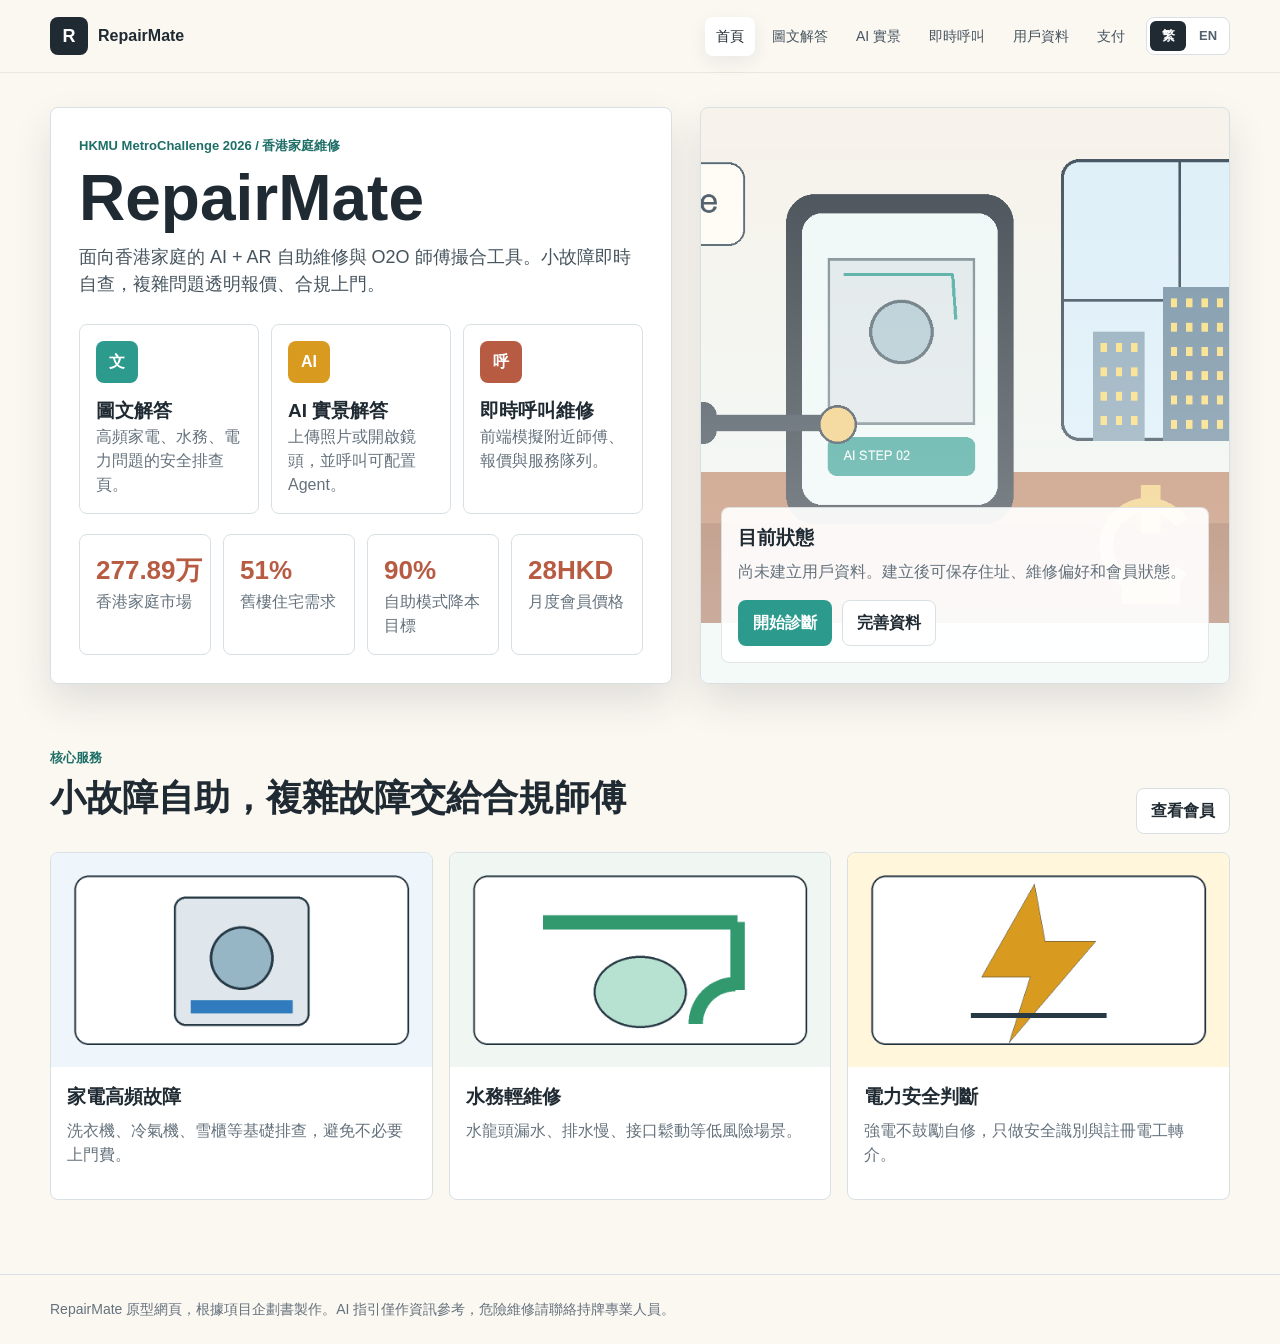
==== index.html @ 41e0be33 "Add bilingual RepairMate website" ====
<!doctype html>
<html lang="zh-Hant">
  <head>
    <meta charset="utf-8">
    <meta name="viewport" content="width=device-width, initial-scale=1">
    <title>RepairMate 家庭维修工作台</title>
    <link rel="stylesheet" href="styles.css">
  </head>
  <body>
    <div class="app-shell">
      <header class="topbar">
        <div class="topbar-inner">
          <a class="brand" href="index.html"><span class="brand-mark">R</span><span>RepairMate</span></a>
          <nav class="nav" aria-label="主导航">
            <a href="index.html">首页</a>
            <a href="guide.html">图文解答</a>
            <a href="agent.html">AI 实景</a>
            <a href="call.html">实时呼叫</a>
            <a href="profile.html">用户资料</a>
            <a href="payment.html">支付</a>
            <div class="lang-switch" aria-label="Language switch">
              <button type="button" data-lang="zh">繁</button>
              <button type="button" data-lang="en">EN</button>
            </div>
          </nav>
        </div>
      </header>

      <main class="container">
        <section class="workspace">
          <div class="work-panel">
            <p class="eyebrow">HKMU MetroChallenge 2026 / 香港家庭维修</p>
            <h1>RepairMate</h1>
            <p class="lead">面向香港家庭的 AI + AR 自助维修与 O2O 师傅撮合工具。小故障即时自查，复杂问题透明报价、合规上门。</p>
            <div class="action-grid">
              <a class="action-card" href="guide.html">
                <span class="icon-box icon-teal">文</span>
                <span>
                  <h3>图文解答</h3>
                  <p class="muted">高频家电、水务、电力问题的安全排查页。</p>
                </span>
              </a>
              <a class="action-card" href="agent.html">
                <span class="icon-box icon-amber">AI</span>
                <span>
                  <h3>AI 实景解答</h3>
                  <p class="muted">上传照片或打开摄像头，并调用可配置 Agent。</p>
                </span>
              </a>
              <a class="action-card" href="call.html">
                <span class="icon-box icon-brick">呼</span>
                <span>
                  <h3>实时呼叫维修</h3>
                  <p class="muted">前端模拟附近师傅、报价与服务队列。</p>
                </span>
              </a>
            </div>
            <div class="metric-row">
              <div class="metric"><strong>277.89万</strong><span class="muted">香港家庭市场</span></div>
              <div class="metric"><strong>51%</strong><span class="muted">老旧住宅需求</span></div>
              <div class="metric"><strong>90%</strong><span class="muted">自助模式降本目标</span></div>
              <div class="metric"><strong>28HKD</strong><span class="muted">月度会员价格</span></div>
            </div>
          </div>
          <aside class="hero-visual" aria-label="RepairMate AI AR 维修视觉">
            <div class="hero-caption">
              <h3>当前状态</h3>
              <p class="muted" data-home-status></p>
              <div class="button-row">
                <a class="btn teal" href="agent.html">开始诊断</a>
                <a class="btn secondary" href="profile.html">完善资料</a>
              </div>
            </div>
          </aside>
        </section>

        <section class="section">
          <div class="section-head">
            <div>
              <p class="eyebrow">核心服务</p>
              <h2>小故障自助，复杂故障交给合规师傅</h2>
            </div>
            <a class="btn secondary" href="payment.html">查看会员</a>
          </div>
          <div class="grid-3">
            <article class="card media-card">
              <img src="assets/guide-appliance.png" alt="家电维修插画">
              <div class="media-card-body">
                <h3>家电高频故障</h3>
                <p class="muted">洗衣机、空调、冰箱等基础排查，避免不必要上门费。</p>
              </div>
            </article>
            <article class="card media-card">
              <img src="assets/guide-plumbing.png" alt="水务维修插画">
              <div class="media-card-body">
                <h3>水务轻维修</h3>
                <p class="muted">水龙头漏水、排水慢、接口松动等低风险场景。</p>
              </div>
            </article>
            <article class="card media-card">
              <img src="assets/guide-electric.png" alt="电力安全插画">
              <div class="media-card-body">
                <h3>电力安全判断</h3>
                <p class="muted">强电不鼓励自修，只做安全识别与注册电工转介。</p>
              </div>
            </article>
          </div>
        </section>
      </main>

      <footer class="footer">
        <div class="container">RepairMate 原型网页，根据项目企划书制作。AI 指引仅作信息参考，危险维修请联系持牌专业人员。</div>
      </footer>
    </div>
    <script src="app.js"></script>
  </body>
</html>
---- styles.css ----
:root {
  --ink: #1f2a32;
  --muted: #65727d;
  --line: #d9e0e4;
  --paper: #fbf8f2;
  --panel: #ffffff;
  --teal: #2c9b8e;
  --teal-dark: #1e6f67;
  --amber: #d99a20;
  --brick: #b75c43;
  --blue: #2f7bbd;
  --green: #32996f;
  --shadow: 0 18px 38px rgba(30, 42, 50, 0.12);
}

* {
  box-sizing: border-box;
}

html {
  scroll-behavior: smooth;
}

body {
  margin: 0;
  background: var(--paper);
  color: var(--ink);
  font-family: Arial, "Microsoft JhengHei", "PingFang TC", "Noto Sans CJK TC", sans-serif;
  line-height: 1.5;
}

a {
  color: inherit;
  text-decoration: none;
}

button,
input,
select,
textarea {
  font: inherit;
}

.app-shell {
  min-height: 100vh;
}

.topbar {
  position: sticky;
  top: 0;
  z-index: 20;
  border-bottom: 1px solid rgba(31, 42, 50, 0.08);
  background: rgba(251, 248, 242, 0.92);
  backdrop-filter: blur(18px);
}

.topbar-inner {
  width: min(1180px, calc(100% - 32px));
  margin: 0 auto;
  min-height: 72px;
  display: flex;
  align-items: center;
  justify-content: space-between;
  gap: 18px;
}

.brand {
  display: flex;
  align-items: center;
  gap: 10px;
  font-weight: 800;
  letter-spacing: 0;
}

.brand-mark {
  width: 38px;
  height: 38px;
  display: grid;
  place-items: center;
  border-radius: 8px;
  background: var(--ink);
  color: #fff;
  font-size: 18px;
}

.nav {
  display: flex;
  align-items: center;
  gap: 6px;
  flex-wrap: wrap;
  justify-content: flex-end;
}

.nav a {
  padding: 9px 11px;
  border-radius: 8px;
  color: #46545e;
  font-size: 14px;
}

.nav a:hover,
.nav a.active {
  background: #fff;
  color: var(--ink);
  box-shadow: 0 6px 18px rgba(31, 42, 50, 0.08);
}

.lang-switch {
  display: inline-flex;
  align-items: center;
  gap: 4px;
  margin-left: 4px;
  padding: 3px;
  border: 1px solid var(--line);
  border-radius: 8px;
  background: #fff;
}

.lang-switch button {
  min-width: 36px;
  min-height: 30px;
  border: 0;
  border-radius: 6px;
  background: transparent;
  color: #52616b;
  cursor: pointer;
  font-weight: 800;
  font-size: 13px;
}

.lang-switch button.active {
  background: var(--ink);
  color: #fff;
}

.container {
  width: min(1180px, calc(100% - 32px));
  margin: 0 auto;
}

.workspace {
  display: grid;
  grid-template-columns: minmax(0, 1.08fr) minmax(320px, 0.92fr);
  gap: 28px;
  align-items: stretch;
  padding: 34px 0 28px;
}

.work-panel {
  background: var(--panel);
  border: 1px solid var(--line);
  border-radius: 8px;
  box-shadow: var(--shadow);
  padding: 28px;
}

.hero-visual {
  min-height: 440px;
  background-image: linear-gradient(180deg, rgba(255, 255, 255, 0.16), rgba(255, 255, 255, 0.5)), url("assets/repairmate-hero.png");
  background-size: cover;
  background-position: center;
  border-radius: 8px;
  border: 1px solid var(--line);
  box-shadow: var(--shadow);
  position: relative;
  overflow: hidden;
}

.hero-caption {
  position: absolute;
  left: 20px;
  right: 20px;
  bottom: 20px;
  background: rgba(255, 255, 255, 0.92);
  border: 1px solid rgba(31, 42, 50, 0.12);
  border-radius: 8px;
  padding: 16px;
}

.eyebrow {
  margin: 0 0 10px;
  color: var(--teal-dark);
  font-size: 13px;
  font-weight: 800;
}

h1,
h2,
h3,
p {
  margin-top: 0;
}

h1 {
  margin-bottom: 14px;
  font-size: clamp(34px, 5vw, 64px);
  line-height: 1;
  letter-spacing: 0;
}

h2 {
  margin-bottom: 16px;
  font-size: clamp(24px, 3vw, 36px);
  line-height: 1.12;
}

h3 {
  margin-bottom: 8px;
  font-size: 19px;
}

.lead {
  color: #46545e;
  font-size: 18px;
  max-width: 760px;
}

.action-grid {
  display: grid;
  grid-template-columns: repeat(3, minmax(0, 1fr));
  gap: 12px;
  margin-top: 26px;
}

.action-card {
  min-height: 150px;
  border: 1px solid var(--line);
  border-radius: 8px;
  padding: 16px;
  background: #fff;
  display: flex;
  flex-direction: column;
  justify-content: flex-start;
  gap: 14px;
  transition: transform 160ms ease, box-shadow 160ms ease, border-color 160ms ease;
}

.action-card:hover {
  transform: translateY(-2px);
  box-shadow: 0 14px 30px rgba(31, 42, 50, 0.12);
  border-color: #bfcbd1;
}

.icon-box {
  width: 42px;
  height: 42px;
  flex: 0 0 42px;
  display: grid;
  place-items: center;
  border-radius: 8px;
  color: #fff;
  font-weight: 900;
}

.action-card h3,
.action-card p {
  margin-bottom: 0;
}

.icon-teal {
  background: var(--teal);
}

.icon-amber {
  background: var(--amber);
}

.icon-brick {
  background: var(--brick);
}

.section {
  padding: 36px 0;
}

.section-head {
  display: flex;
  align-items: end;
  justify-content: space-between;
  gap: 18px;
  margin-bottom: 18px;
}

.muted {
  color: var(--muted);
}

.grid-3 {
  display: grid;
  grid-template-columns: repeat(3, minmax(0, 1fr));
  gap: 16px;
}

.grid-2 {
  display: grid;
  grid-template-columns: repeat(2, minmax(0, 1fr));
  gap: 16px;
}

.profile-layout {
  width: min(760px, 100%);
}

.card {
  background: var(--panel);
  border: 1px solid var(--line);
  border-radius: 8px;
  padding: 18px;
}

.media-card {
  overflow: hidden;
  padding: 0;
}

.media-card img {
  width: 100%;
  display: block;
  aspect-ratio: 16 / 9;
  object-fit: cover;
}

.media-card-body {
  padding: 16px;
}

.guide-visual-card {
  display: grid;
  gap: 14px;
}

.guide-visual-card h3 {
  margin-bottom: 0;
}

.repair-illustration {
  min-height: 330px;
  border: 1px solid var(--line);
  border-radius: 8px;
  background:
    linear-gradient(90deg, rgba(47, 123, 189, 0.08) 1px, transparent 1px),
    linear-gradient(rgba(47, 123, 189, 0.08) 1px, transparent 1px),
    #eef7f8;
  background-size: 34px 34px;
  position: relative;
  overflow: hidden;
}

.repair-device {
  position: absolute;
  left: 50%;
  top: 54%;
  width: 230px;
  height: 245px;
  transform: translate(-50%, -50%);
  border: 5px solid #263945;
  border-radius: 24px;
  background: #dce8ec;
  box-shadow: inset 0 -26px 0 #c9d8de;
}

.repair-device::before {
  content: "";
  position: absolute;
  left: 50%;
  top: 42px;
  width: 110px;
  height: 110px;
  transform: translateX(-50%);
  border: 5px solid #263945;
  border-radius: 50%;
  background: #97b8c6;
}

.repair-device::after {
  content: "";
  position: absolute;
  left: 36px;
  right: 36px;
  bottom: 34px;
  height: 18px;
  border-radius: 4px;
  background: var(--blue);
}

.repair-illustration.aircon .repair-device {
  width: 300px;
  height: 128px;
  top: 44%;
  border-radius: 18px;
}

.repair-illustration.aircon .repair-device::before {
  left: 30px;
  right: 30px;
  top: 62px;
  width: auto;
  height: 16px;
  transform: none;
  border: 0;
  border-radius: 5px;
  background: var(--teal);
}

.repair-illustration.aircon .repair-device::after {
  left: auto;
  right: 30px;
  bottom: -56px;
  width: 36px;
  height: 70px;
  border-radius: 0 0 20px 20px;
  background: #8fc7d3;
}

.repair-illustration.faucet .repair-device {
  width: 255px;
  height: 120px;
  top: 50%;
  border: 0;
  border-radius: 0;
  background: transparent;
  box-shadow: none;
}

.repair-illustration.faucet .repair-device::before {
  left: 0;
  top: 10px;
  width: 210px;
  height: 30px;
  transform: none;
  border: 0;
  border-radius: 14px;
  background: var(--green);
}

.repair-illustration.faucet .repair-device::after {
  left: 178px;
  top: 10px;
  width: 42px;
  height: 115px;
  border-radius: 0 0 28px 28px;
  background: transparent;
  border-right: 24px solid var(--green);
  border-bottom: 24px solid var(--green);
}

.repair-illustration.socket .repair-device {
  width: 240px;
  height: 150px;
  top: 50%;
  border-radius: 18px;
  background: #fff8dd;
}

.repair-illustration.socket .repair-device::before {
  left: 50%;
  top: 20px;
  width: 58px;
  height: 82px;
  transform: translateX(-50%) skew(-12deg);
  border: 0;
  border-radius: 0;
  background: var(--amber);
  clip-path: polygon(52% 0, 100% 0, 64% 45%, 100% 45%, 30% 100%, 48% 55%, 0 55%);
}

.repair-illustration.socket .repair-device::after {
  left: 45px;
  right: 45px;
  bottom: 28px;
  height: 7px;
  background: #263945;
}

.repair-marker {
  position: absolute;
  width: 30px;
  height: 30px;
  border-radius: 50%;
  display: grid;
  place-items: center;
  background: var(--brick);
  color: #fff;
  border: 4px solid #fff;
  box-shadow: 0 10px 18px rgba(31, 42, 50, 0.2);
  font-weight: 900;
}

.repair-marker.m1 {
  left: 24%;
  top: 30%;
}

.repair-marker.m2 {
  right: 24%;
  top: 38%;
  background: var(--amber);
}

.repair-marker.m3 {
  left: 47%;
  bottom: 18%;
  background: var(--teal);
}

.repair-callout {
  position: absolute;
  max-width: 148px;
  border-radius: 8px;
  background: #fff;
  border: 1px solid var(--line);
  padding: 8px 10px;
  color: #33424c;
  font-size: 13px;
  font-weight: 800;
  box-shadow: 0 10px 22px rgba(31, 42, 50, 0.1);
}

.repair-callout.c1 {
  left: 18px;
  top: 18px;
}

.repair-callout.c2 {
  right: 18px;
  top: 22px;
}

.repair-callout.c3 {
  left: 50%;
  bottom: 18px;
  transform: translateX(-50%);
}

.visual-caption {
  border-left: 4px solid var(--teal);
  padding-left: 12px;
}

.visual-caption p {
  margin: 5px 0 0;
}

.metric-row {
  display: grid;
  grid-template-columns: repeat(4, minmax(0, 1fr));
  gap: 12px;
  margin-top: 20px;
}

.metric {
  padding: 16px;
  border: 1px solid var(--line);
  border-radius: 8px;
  background: #fff;
}

.metric strong {
  display: block;
  font-size: 26px;
  color: var(--brick);
  white-space: nowrap;
}

.button-row {
  display: flex;
  gap: 10px;
  flex-wrap: wrap;
  align-items: center;
}

.btn {
  border: 1px solid transparent;
  border-radius: 8px;
  min-height: 42px;
  padding: 10px 14px;
  display: inline-flex;
  align-items: center;
  justify-content: center;
  gap: 8px;
  cursor: pointer;
  background: var(--ink);
  color: #fff;
  font-weight: 800;
}

.btn.secondary {
  background: #fff;
  color: var(--ink);
  border-color: var(--line);
}

.btn.teal {
  background: var(--teal);
}

.btn.amber {
  background: var(--amber);
  color: #1e2124;
}

.btn.brick {
  background: var(--brick);
}

.btn.full {
  width: 100%;
}

.form {
  display: grid;
  gap: 12px;
}

.field {
  display: grid;
  gap: 6px;
}

.field label {
  font-size: 13px;
  color: #41505a;
  font-weight: 800;
}

.field input,
.field select,
.field textarea {
  width: 100%;
  border: 1px solid #cbd5db;
  border-radius: 8px;
  background: #fff;
  color: var(--ink);
  padding: 11px 12px;
  min-height: 42px;
}

.field textarea {
  min-height: 130px;
  resize: vertical;
}

.notice {
  border: 1px solid #d7c48c;
  background: #fff8dd;
  color: #5c4815;
  padding: 12px 14px;
  border-radius: 8px;
}

.status {
  min-height: 42px;
  border-radius: 8px;
  padding: 10px 12px;
  border: 1px solid var(--line);
  background: #f7fafb;
  color: #41505a;
}

.compact-status {
  min-height: 0;
  padding: 8px 10px;
  font-size: 13px;
}

.tabs {
  display: flex;
  flex-wrap: wrap;
  gap: 8px;
  margin-bottom: 16px;
}

.tab {
  border: 1px solid var(--line);
  background: #fff;
  border-radius: 8px;
  padding: 9px 12px;
  cursor: pointer;
}

.tab.active {
  background: var(--ink);
  color: #fff;
  border-color: var(--ink);
}

.guide-steps {
  counter-reset: step;
  display: grid;
  gap: 10px;
  margin: 16px 0;
}

.guide-step {
  display: grid;
  grid-template-columns: 42px minmax(0, 1fr);
  gap: 12px;
  align-items: start;
  padding: 14px;
  border: 1px solid var(--line);
  border-radius: 8px;
  background: #fff;
}

.guide-step::before {
  counter-increment: step;
  content: counter(step);
  width: 32px;
  height: 32px;
  border-radius: 8px;
  display: grid;
  place-items: center;
  background: var(--teal);
  color: #fff;
  font-weight: 900;
}

.guide-step h3 {
  margin-bottom: 5px;
}

.guide-step p {
  margin-bottom: 8px;
  color: #4f5f69;
}

.guide-step span {
  display: inline-block;
  border-radius: 8px;
  background: #e8f4f2;
  color: var(--teal-dark);
  padding: 5px 8px;
  font-size: 13px;
  font-weight: 800;
}

.detail-grid {
  margin: 16px 0;
}

.clean-list {
  list-style: none;
  padding: 0;
  margin: 0;
  display: grid;
  gap: 9px;
}

.clean-list li {
  position: relative;
  padding-left: 20px;
  color: #4f5f69;
}

.clean-list li::before {
  content: "";
  position: absolute;
  left: 0;
  top: 0.62em;
  width: 8px;
  height: 8px;
  border-radius: 50%;
  background: var(--teal);
}

.warning-card .clean-list li::before {
  background: var(--brick);
}

.mini-diagram {
  height: 150px;
  border: 1px solid var(--line);
  border-radius: 8px;
  background:
    linear-gradient(90deg, rgba(31, 42, 50, 0.05) 1px, transparent 1px),
    linear-gradient(rgba(31, 42, 50, 0.05) 1px, transparent 1px),
    #f7fbfb;
  background-size: 28px 28px;
  position: relative;
  margin-bottom: 12px;
  overflow: hidden;
}

.diagram-main {
  position: absolute;
  left: 50%;
  top: 50%;
  width: 132px;
  height: 88px;
  transform: translate(-50%, -50%);
  border: 4px solid #2f4654;
  border-radius: 8px;
  background: #dbe7ec;
}

.diagram-point {
  position: absolute;
  width: 20px;
  height: 20px;
  border-radius: 50%;
  background: var(--amber);
  border: 4px solid #fff;
  box-shadow: 0 8px 14px rgba(31, 42, 50, 0.18);
}

.diagram-point.p1 {
  left: 30%;
  top: 32%;
}

.diagram-point.p2 {
  right: 28%;
  bottom: 28%;
  background: var(--brick);
}

.diagram-line {
  position: absolute;
  left: 38%;
  top: 39%;
  width: 26%;
  border-top: 4px solid var(--teal);
  transform: rotate(18deg);
}

.agent-stage {
  min-height: 360px;
  border: 1px dashed #9caab2;
  border-radius: 8px;
  background: #0f171c;
  color: #fff;
  display: grid;
  place-items: center;
  overflow: hidden;
  position: relative;
}

.agent-stage video,
.agent-stage img {
  width: 100%;
  height: 100%;
  object-fit: cover;
  display: none;
}

.ar-overlay {
  position: absolute;
  inset: 18px;
  pointer-events: none;
  display: none;
}

.ar-label {
  position: absolute;
  left: 8%;
  bottom: 12%;
  max-width: 310px;
  background: rgba(44, 155, 142, 0.94);
  color: #fff;
  border-radius: 8px;
  padding: 12px;
  font-weight: 800;
}

.ar-line {
  position: absolute;
  left: 25%;
  top: 30%;
  width: 48%;
  height: 34%;
  border-top: 5px solid #f5c84b;
  border-right: 5px solid #f5c84b;
}

.answer-box {
  white-space: pre-wrap;
  min-height: 180px;
}

.repair-map {
  min-height: 330px;
  display: grid;
  grid-template-columns: 1fr 260px;
  overflow: hidden;
  padding: 0;
}

.map-canvas {
  background:
    linear-gradient(90deg, rgba(47, 123, 189, 0.08) 1px, transparent 1px),
    linear-gradient(rgba(47, 123, 189, 0.08) 1px, transparent 1px),
    #f5fafb;
  background-size: 44px 44px;
  position: relative;
  min-height: 330px;
}

.map-canvas iframe {
  position: absolute;
  inset: 0;
  width: 100%;
  height: 100%;
  border: 0;
}

.queue-panel {
  border-left: 1px solid var(--line);
  background: #fff;
  padding: 16px;
}

.tech-list {
  display: grid;
  gap: 10px;
}

.tech {
  border: 1px solid var(--line);
  border-radius: 8px;
  padding: 12px;
  background: #fff;
}

.price {
  font-size: 30px;
  font-weight: 900;
}

.plan-card {
  min-height: 270px;
  display: flex;
  flex-direction: column;
}

.plan-card .muted {
  margin-bottom: 18px;
}

.plan-card .btn {
  margin-top: auto;
}

.pay-methods {
  display: grid;
  grid-template-columns: repeat(2, minmax(0, 1fr));
  gap: 10px;
  margin-top: 14px;
}

.pay-method {
  min-height: 56px;
  border: 1px solid var(--line);
  border-radius: 8px;
  background: #fff;
  color: var(--ink);
  display: flex;
  align-items: center;
  gap: 10px;
  padding: 10px;
  font-weight: 800;
  cursor: default;
  text-align: left;
}

.pay-mark {
  width: 34px;
  height: 34px;
  flex: 0 0 34px;
  border-radius: 8px;
  display: grid;
  place-items: center;
  color: #fff;
  font-size: 13px;
  font-weight: 900;
}

.pay-mark.stripe {
  background: #635bff;
}

.pay-mark.payme {
  background: #df315f;
}

.pay-mark.fps {
  background: var(--teal);
}

.pay-mark.qr {
  background: var(--ink);
}

.pay-mark.mini {
  background: var(--amber);
  color: #1e2124;
}

.modal {
  position: fixed;
  inset: 0;
  z-index: 50;
  display: none;
  place-items: center;
  padding: 20px;
  background: rgba(16, 24, 30, 0.58);
}

.modal.open {
  display: grid;
}

.modal-panel {
  width: min(520px, 100%);
  border-radius: 8px;
  background: #fff;
  padding: 22px;
  box-shadow: var(--shadow);
}

.footer {
  margin-top: 38px;
  border-top: 1px solid var(--line);
  padding: 24px 0;
  color: var(--muted);
  font-size: 14px;
}

@media (max-width: 920px) {
  .topbar-inner {
    align-items: flex-start;
    flex-direction: column;
    padding: 14px 0;
  }

  .nav {
    justify-content: flex-start;
  }

  .workspace,
  .grid-2,
  .grid-3,
  .action-grid,
  .metric-row {
    grid-template-columns: 1fr;
  }

  .hero-visual {
    min-height: 340px;
  }

  .repair-map {
    grid-template-columns: 1fr;
  }

  .queue-panel {
    border-left: 0;
    border-top: 1px solid var(--line);
  }
}

@media (max-width: 560px) {
  .container,
  .topbar-inner {
    width: min(100% - 20px, 1180px);
  }

  .work-panel,
  .card {
    padding: 16px;
  }

  .section-head {
    align-items: start;
    flex-direction: column;
  }

  h1 {
    font-size: 36px;
  }
}
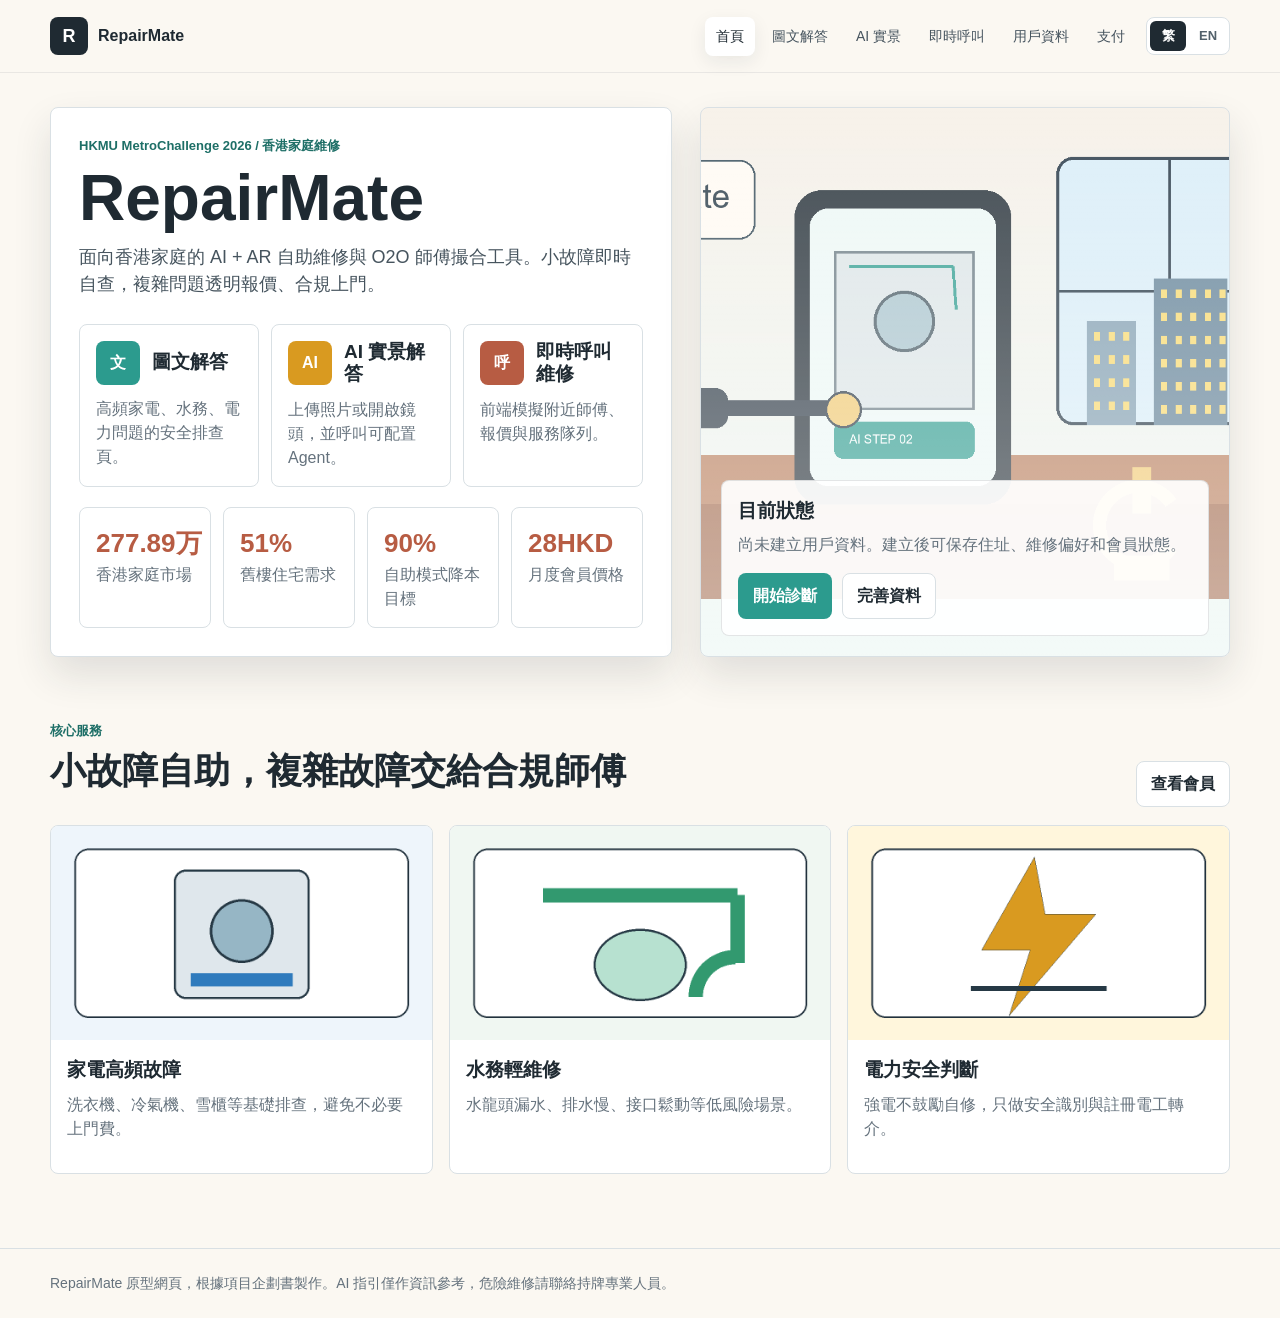
==== commit d5a9523b: "Polish home action card layout" ====
--- a/index.html
+++ b/index.html
@@ -34,25 +34,25 @@
             <p class="lead">面向香港家庭的 AI + AR 自助维修与 O2O 师傅撮合工具。小故障即时自查，复杂问题透明报价、合规上门。</p>
             <div class="action-grid">
               <a class="action-card" href="guide.html">
-                <span class="icon-box icon-teal">文</span>
-                <span>
+                <span class="action-head">
+                  <span class="icon-box icon-teal notranslate" translate="no">文</span>
                   <h3>图文解答</h3>
-                  <p class="muted">高频家电、水务、电力问题的安全排查页。</p>
                 </span>
+                <p class="muted">高频家电、水务、电力问题的安全排查页。</p>
               </a>
               <a class="action-card" href="agent.html">
-                <span class="icon-box icon-amber">AI</span>
-                <span>
+                <span class="action-head">
+                  <span class="icon-box icon-amber notranslate" translate="no">AI</span>
                   <h3>AI 实景解答</h3>
-                  <p class="muted">上传照片或打开摄像头，并调用可配置 Agent。</p>
                 </span>
+                <p class="muted">上传照片或打开摄像头，并调用可配置 Agent。</p>
               </a>
               <a class="action-card" href="call.html">
-                <span class="icon-box icon-brick">呼</span>
-                <span>
+                <span class="action-head">
+                  <span class="icon-box icon-brick notranslate" translate="no">呼</span>
                   <h3>实时呼叫维修</h3>
-                  <p class="muted">前端模拟附近师傅、报价与服务队列。</p>
                 </span>
+                <p class="muted">前端模拟附近师傅、报价与服务队列。</p>
               </a>
             </div>
             <div class="metric-row">
--- a/styles.css
+++ b/styles.css
@@ -231,7 +231,7 @@
   display: flex;
   flex-direction: column;
   justify-content: flex-start;
-  gap: 14px;
+  gap: 12px;
   transition: transform 160ms ease, box-shadow 160ms ease, border-color 160ms ease;
 }
 
@@ -241,20 +241,35 @@
   border-color: #bfcbd1;
 }
 
+.action-head {
+  display: flex;
+  align-items: center;
+  gap: 12px;
+  min-height: 44px;
+}
+
 .icon-box {
-  width: 42px;
-  height: 42px;
-  flex: 0 0 42px;
+  width: 44px;
+  height: 44px;
+  flex: 0 0 44px;
   display: grid;
   place-items: center;
   border-radius: 8px;
   color: #fff;
   font-weight: 900;
+  font-size: 16px;
+  line-height: 1;
+  white-space: nowrap;
+  overflow: hidden;
 }
 
 .action-card h3,
 .action-card p {
   margin-bottom: 0;
+}
+
+.action-card h3 {
+  line-height: 1.2;
 }
 
 .icon-teal {
